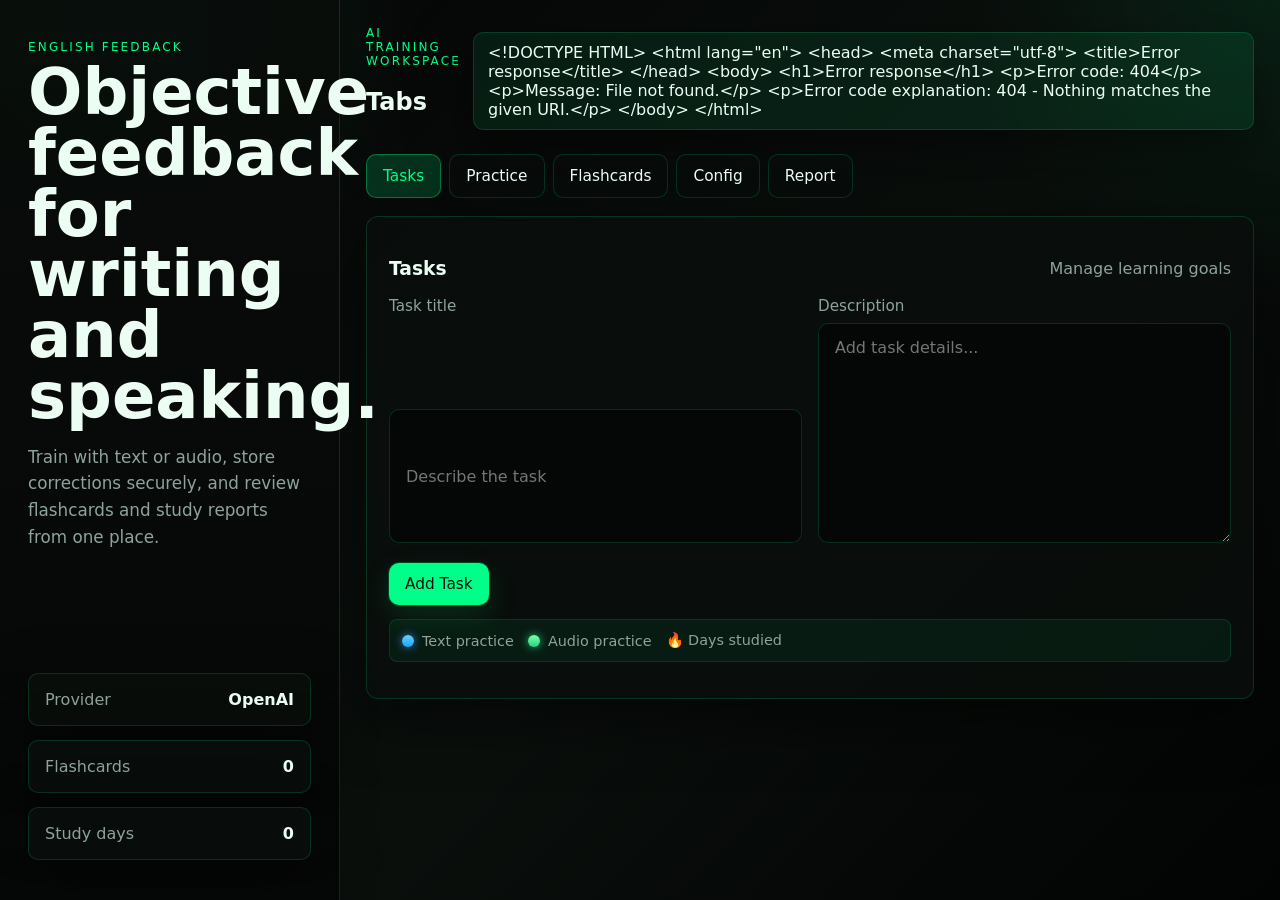
==== frontend/index.html @ 35119fda "Alterações - Adicionada a aba de tasks - relação no banco entre as tarefas e as praticas - renomeada" ====
<!DOCTYPE html>
<html lang="en">
<head>
  <meta charset="UTF-8" />
  <meta name="viewport" content="width=device-width, initial-scale=1.0" />
  <title>English Feedback</title>
  <link rel="stylesheet" href="styles.css" />
</head>
<body>
  <div class="app-shell">
    <aside class="hero-panel">
      <div>
        <p class="eyebrow">English Feedback</p>
        <h1>Objective feedback for writing and speaking.</h1>
        <p class="hero-copy">Train with text or audio, store corrections securely, and review flashcards and study reports from one place.</p>
      </div>
      <div class="hero-stats">
        <div><span>Provider</span><strong id="providerBadge">OpenAI</strong></div>
        <div><span>Flashcards</span><strong id="flashcardCount">0</strong></div>
        <div><span>Study days</span><strong id="studyDayCount">0</strong></div>
      </div>
    </aside>

    <main class="workspace">
      <header class="topbar">
        <div>
          <p class="eyebrow">AI training workspace</p>
          <h2>Tabs</h2>
        </div>
        <div class="pill" id="saveStatus">Ready</div>
      </header>

      <nav class="tabs" aria-label="Main sections">
        <button class="tab active" data-tab="tasks">Tasks</button>
        <button class="tab" data-tab="practice">Practice</button>
        <button class="tab" data-tab="flashcards">Flashcards</button>
        <button class="tab" data-tab="config">Config</button>
        <button class="tab" data-tab="report">Report</button>
      </nav>

      <section class="panel active" id="tasksPanel">
        <div class="section-head">
          <h3>Tasks</h3>
          <span class="hint">Manage learning goals</span>
        </div>
        <div class="grid-two">
          <label class="field">
            <span>Task title</span>
            <input id="taskTitleInput" type="text" placeholder="Describe the task" />
          </label>
          <label class="field">
            <span>Description</span>
            <textarea id="taskDescriptionInput" rows="4" placeholder="Add task details..."></textarea>
          </label>
        </div>
        <div class="inline-controls task-actions">
          <button class="primary" id="taskSubmitBtn" type="button">Add Task</button>
          <button class="secondary hidden" id="taskCancelBtn" type="button">Cancel edit</button>
        </div>
        <div class="legend-badges">
          <div class="legend-item">
            <span class="dot text-dot"></span>
            <span class="legend-label">Text practice</span>
          </div>
          <div class="legend-item">
            <span class="dot audio-dot"></span>
            <span class="legend-label">Audio practice</span>
          </div>
          <div class="legend-item">
            <span class="legend-label">🔥 Days studied</span>
          </div>
        </div>
        <div class="task-grid" id="tasksList"></div>
      </section>

      <section class="panel" id="practicePanel">
        <div class="grid-two">
          <label class="field">
            <span>Title</span>
            <input id="trainingTitle" required type="text" placeholder="Lesson, topic, or activity title" />
          </label>

          <div class="field">
            <span>Input mode</span>
            <div class="mode-toggle">
              <button class="toggle active" id="textModeBtn" type="button">Text Mode</button>
              <button class="toggle" id="audioModeBtn" type="button">Audio Mode</button>
            </div>
          </div>
        </div>

        <label class="field">
          <span>Select Task</span>
          <select id="practiceTaskSelect"></select>
        </label>

        <div class="mode-body">
          <label class="field" id="textInputWrap">
            <span>Text</span>
            <textarea id="trainingText" rows="10" placeholder="Write your text here..."></textarea>
          </label>

          <div class="field hidden" id="audioInputWrap">
            <span>Audio</span>
            <div class="audio-box">
              <button class="primary" id="recordBtn" type="button">Start recording</button>
              <audio id="audioPreview" controls class="hidden"></audio>
              <p class="hint">Audio is compressed in the backend before transcription.</p>
            </div>
          </div>
        </div>

        <button class="primary submit-btn" id="submitTrainingBtn" type="button">Submit</button>
        <button class="secondary hidden" id="newPracticeBtn" type="button">New</button>

        <div class="result-block">
          <div class="section-head">
            <h3>Result</h3>
            <span class="hint">Read only</span>
          </div>
          <div id="resultOutput" class="markdown-output"></div>
        </div>
      </section>

      <section class="panel" id="flashcardsPanel">
        <div class="section-head">
          <h3>Flashcards</h3>
          <div class="inline-controls">
            <select id="flashcardTaskFilter">
              <option value="">All tasks</option>
            </select>
            <select id="flashcardHashtagFilter">
              <option value="">All hashtags</option>
            </select>
            <button class="secondary" id="reviewModeBtn" type="button">Enter review mode</button>
          </div>
        </div>
        <div class="flashcard-grid" id="flashcardGrid"></div>
      </section>

      <section class="panel" id="configPanel">
        <div class="section-head">
          <h3>Config</h3>
        </div>
        <div class="grid-two">
          <label class="field">
            <span>Provider</span>
            <select id="providerSelect">
              <option value="openai">OpenAI</option>
              <option value="claude">Claude</option>
            </select>
          </label>
          <label class="field">
            <span>API key</span>
            <input id="apiKeyInput" type="password" placeholder="Stored server-side" />
          </label>
        </div>
        <button class="primary" id="saveConfigBtn" type="button">Save config</button>
      </section>

      <section class="panel" id="reportPanel">
        <div class="section-head">
          <h3>Report</h3>
          <div class="inline-controls">
            <select id="reportTaskFilter">
              <option value="">All tasks</option>
            </select>
            <select id="reportHashtagFilter">
              <option value="">All hashtags</option>
            </select>
            <input id="reportTitleFilter" type="text" placeholder="Filter by topic/title" />
          </div>
        </div>

        <div class="report-layout">
          <div class="calendar-card">
            <div class="calendar-header">
              <button class="secondary compact" id="prevMonthBtn" type="button">Prev</button>
              <strong id="calendarLabel"></strong>
              <button class="secondary compact" id="nextMonthBtn" type="button">Next</button>
            </div>
            <div class="calendar-grid" id="calendarGrid"></div>
          </div>

          <div class="analytics-card">
            <h4>Analytics</h4>
            <div class="analytics-list" id="analyticsList"></div>
            <canvas id="reportChart" width="600" height="200" style="width:100%;height:160px;margin-top:12px;border-radius:8px;background:rgba(5,8,7,0.95);display:block"></canvas>
          </div>
        </div>

        <div class="task-report-list" id="reportTaskGroups"></div>
      </section>
    </main>
  </div>

  <script src="app.js"></script>
  <div id="daySessionsModal" class="modal hidden" role="dialog" aria-modal="true" aria-hidden="true">
    <div class="modal-backdrop" id="modalBackdrop"></div>
    <div class="modal-panel">
      <div class="modal-header">
        <strong id="modalDateLabel">Sessions</strong>
        <button id="modalCloseBtn" class="secondary compact">Close</button>
      </div>
      <div id="modalContent" class="modal-content"></div>
    </div>
  </div>
</body>
</html>
---- frontend/styles.css ----
:root {
  color-scheme: dark;
  --bg: #050607;
  --panel: rgba(10, 14, 12, 0.88);
  --panel-strong: #0b100d;
  --ink: #ecfdf3;
  --muted: #8ea39a;
  --accent: #00ff88;
  --accent-2: #20d97f;
  --line: rgba(0, 255, 136, 0.16);
  --shadow: 0 22px 60px rgba(0, 0, 0, 0.5);
  --corner: 10px;
}

* { box-sizing: border-box; }
html, body { margin: 0; min-height: 100%; }
body {
  font-family: Inter, ui-sans-serif, system-ui, -apple-system, BlinkMacSystemFont, "Segoe UI", sans-serif;
  color: var(--ink);
  background:
    radial-gradient(circle at top left, rgba(0, 255, 136, 0.16), transparent 26%),
    radial-gradient(circle at top right, rgba(0, 255, 136, 0.08), transparent 20%),
    linear-gradient(135deg, #040505, #0a0f0c 55%, #020303);
}

.app-shell {
  min-height: 100vh;
  display: grid;
  grid-template-columns: minmax(280px, 340px) 1fr;
}

.hero-panel {
  padding: 40px 28px;
  display: flex;
  flex-direction: column;
  justify-content: space-between;
  gap: 32px;
  border-right: 1px solid var(--line);
  background:
    linear-gradient(180deg, rgba(8, 12, 10, 0.96), rgba(6, 8, 7, 0.98)),
    radial-gradient(circle at top, rgba(0, 255, 136, 0.14), transparent 35%);
  backdrop-filter: blur(16px);
}

.eyebrow {
  margin: 0 0 8px;
  text-transform: uppercase;
  letter-spacing: 0.18em;
  font-size: 12px;
  color: var(--accent);
  font-family: Inter, ui-sans-serif, system-ui, sans-serif;
}

h1, h2, h3, h4, strong {
  font-family: Inter, ui-sans-serif, system-ui, sans-serif;
}

h1 { font-size: clamp(2.5rem, 5vw, 4.6rem); line-height: 0.95; margin: 0; }
.hero-copy { font-size: 1.05rem; line-height: 1.6; color: var(--muted); max-width: 28ch; }

.hero-stats {
  display: grid;
  gap: 14px;
}

.hero-stats div, .pill, .panel, .calendar-card, .analytics-card, .flashcard {
  background: var(--panel);
  border: 1px solid var(--line);
  box-shadow: var(--shadow);
}

.hero-stats div {
  padding: 16px;
  border-radius: var(--corner);
  display: flex;
  justify-content: space-between;
}

.hero-stats span, .hint { color: var(--muted); font-family: ui-sans-serif, system-ui, sans-serif; }

.workspace {
  padding: 26px;
  display: flex;
  flex-direction: column;
  gap: 18px;
}

.topbar, .section-head, .calendar-header, .inline-controls {
  display: flex;
  align-items: center;
  justify-content: space-between;
  gap: 12px;
}

.pill {
  padding: 10px 14px;
  border-radius: var(--corner);
  font-family: Inter, ui-sans-serif, system-ui, sans-serif;
  background: rgba(0, 255, 136, 0.08);
  border: 1px solid var(--line);
}

.tabs {
  display: flex;
  gap: 8px;
  flex-wrap: wrap;
}

.tab, .primary, .secondary, .toggle {
  border: 0;
  border-radius: var(--corner);
  padding: 12px 16px;
  font-family: Inter, ui-sans-serif, system-ui, sans-serif;
  font-size: 0.96rem;
  cursor: pointer;
}

.tab, .secondary, .toggle {
  background: rgba(8, 12, 10, 0.9);
  color: var(--ink);
  border: 1px solid var(--line);
}
.tab:hover, .secondary:hover, .toggle:hover, .primary:hover {
  transform: translateY(-1px);
  box-shadow: 0 0 0 1px rgba(0, 255, 136, 0.18), 0 0 22px rgba(0, 255, 136, 0.08);
}
.tab.active, .toggle.active {
  background: rgba(0, 255, 136, 0.16);
  color: var(--accent);
  border-color: rgba(0, 255, 136, 0.35);
}
.primary {
  background: var(--accent);
  color: #03130a;
  box-shadow: 0 0 0 1px rgba(0, 255, 136, 0.2), 0 10px 30px rgba(0, 255, 136, 0.14);
}
.secondary { border: 1px solid var(--line); }
.compact { padding: 8px 12px; }

.panel {
  display: none;
  padding: 22px;
  border-radius: 12px;
  animation: fadeIn 220ms ease-out;
}
.panel.active { display: block; }

.grid-two { display: grid; grid-template-columns: repeat(2, minmax(0, 1fr)); gap: 16px; }
.field { display: grid; gap: 8px; margin-bottom: 16px; }
.field span { font-family: ui-sans-serif, system-ui, sans-serif; font-size: 0.95rem; color: var(--muted); }
.error-message { font-size: 0.85rem; color: #ff6464; font-weight: 500; }
input, textarea, select {
  width: 100%;
  border: 1px solid var(--line);
  background: rgba(5, 8, 7, 0.95);
  color: var(--ink);
  border-radius: var(--corner);
  padding: 14px 16px;
  font: inherit;
  outline: none;
}
input:focus, textarea:focus, select:focus {
  border-color: rgba(0, 255, 136, 0.45);
  box-shadow: 0 0 0 3px rgba(0, 255, 136, 0.08);
}
input.input-error, textarea.input-error, select.input-error {
  border-color: rgba(255, 100, 100, 0.6);
  box-shadow: 0 0 0 3px rgba(255, 100, 100, 0.08);
}
textarea { resize: vertical; min-height: 220px; }

.mode-toggle { display: flex; gap: 8px; }
.mode-body { margin-top: 4px; }
.audio-box { display: grid; gap: 14px; }
.submit-btn { margin-top: 8px; }
.hidden { display: none !important; }

.result-block { margin-top: 20px; display: grid; gap: 14px; }
.readonly-output {
  margin: 0;
  padding: 18px;
  border-radius: var(--corner);
  min-height: 220px;
  background: #060908;
  color: #d8ffe8;
  overflow: auto;
  font-family: ui-monospace, SFMono-Regular, Consolas, monospace;
  font-size: 0.88rem;
}

.markdown-output, .source-preview {
  padding: 18px;
  border-radius: var(--corner);
  background: rgba(5, 8, 7, 0.96);
  border: 1px solid var(--line);
  box-shadow: var(--shadow);
}

.markdown-output {
  min-height: 220px;
  font-family: Inter, ui-sans-serif, system-ui, sans-serif;
  line-height: 1.65;
}

.markdown-output h2, .markdown-output h3, .markdown-output h4 {
  margin: 0 0 12px;
}

.markdown-output ul, .markdown-output ol {
  margin: 0 0 16px 18px;
  padding: 0;
}

.markdown-output li { margin-bottom: 6px; }

.markdown-output strong { font-family: ui-sans-serif, system-ui, sans-serif; }

.markdown-output h2, .markdown-output h3, .markdown-output h4,
.markdown-output strong {
  color: var(--accent);
}

.source-preview {
  min-height: 120px;
  user-select: none;
  white-space: pre-wrap;
  overflow-wrap: anywhere;
  word-break: break-word;
  line-height: 1.6;
  color: var(--ink);
  overflow: auto;
  max-height: 320px;
}

.hashtags {
  display: flex;
  flex-wrap: wrap;
  gap: 8px;
}

.hashtags span, .chip {
  padding: 8px 12px;
  border-radius: var(--corner);
  background: rgba(0, 255, 136, 0.1);
  color: var(--accent);
  border: 1px solid rgba(0, 255, 136, 0.18);
  font-family: Inter, ui-sans-serif, system-ui, sans-serif;
}

.flashcard-grid {
  display: grid;
  grid-template-columns: repeat(auto-fit, minmax(220px, 1fr));
  gap: 14px;
}

.task-grid {
  display: grid;
  grid-template-columns: repeat(auto-fit, minmax(240px, 1fr));
  gap: 14px;
}

.task-card, .report-task-card {
  border-radius: 12px;
  padding: 18px;
  background: var(--panel);
  border: 1px solid var(--line);
  box-shadow: var(--shadow);
}

.task-card-head, .report-task-head, .task-card-actions {
  display: flex;
  justify-content: space-between;
  gap: 12px;
  align-items: flex-start;
}

.task-card-head p, .report-task-head p {
  margin: 8px 0 0;
  color: var(--muted);
  line-height: 1.5;
}

.task-card-actions {
  margin-top: 14px;
}

.task-badges { display:flex; gap:8px; align-items:center; margin-top:10px; }
.dots { display:flex; gap:6px; align-items:center; }
.dot { width:12px; height:12px; border-radius:50%; box-shadow: 0 0 6px rgba(0,0,0,0.6); }
.text-dot { background: linear-gradient(180deg,#66d2ff,#1aa6ff); box-shadow:0 0 8px rgba(51,153,255,0.8); }
.audio-dot { background: linear-gradient(180deg,#7fffaa,#20d97f); box-shadow:0 0 8px rgba(32,217,127,0.9); }
.flame { margin-left: auto; display:flex; gap:6px; align-items:center; color:var(--accent); font-weight:600; }
.flame .count { background: rgba(0,0,0,0.2); padding:4px 8px; border-radius:999px; font-weight:700; }
.task-duration { margin-top: 8px; color: var(--muted); font-size: 0.9rem; font-family: ui-sans-serif, system-ui, sans-serif; }

.legend-badges { display:flex; gap:14px; flex-wrap:wrap; margin:14px 0; padding:12px; background:rgba(0,255,136,0.06); border:1px solid rgba(0,255,136,0.12); border-radius:8px; }
.legend-item { display:flex; align-items:center; gap:8px; font-size:0.9rem; color:var(--muted); }
.legend-label { font-family:ui-sans-serif,system-ui,sans-serif; }

.task-actions {
  margin-top: 4px;
}

.task-report-list {
  margin-top: 18px;
  display: grid;
  gap: 14px;
}

.report-task-meta {
  margin: 14px 0;
  color: var(--muted);
  font-family: ui-sans-serif, system-ui, sans-serif;
  display: grid;
  gap: 6px;
}

.report-task-columns {
  display: grid;
  grid-template-columns: repeat(2, minmax(0, 1fr));
  gap: 14px;
}

.report-task-columns h4 {
  margin: 0 0 10px;
}

.report-task-columns ul {
  margin: 0;
  padding-left: 18px;
}

.report-task-columns li {
  margin-bottom: 8px;
  overflow-wrap: anywhere;
}

.flashcard {
  border-radius: 12px;
  padding: 18px;
  min-height: 180px;
  perspective: 1200px;
  cursor: pointer;
}

.flashcard-top,
.flashcard-bottom {
  display: flex;
  justify-content: space-between;
  gap: 10px;
  align-items: flex-start;
}

.delete-flashcard {
  border: 0;
  background: rgba(0, 255, 136, 0.1);
  color: var(--accent);
  border-radius: var(--corner);
  padding: 8px 12px;
  cursor: pointer;
}

.delete-flashcard:hover {
  background: rgba(0, 255, 136, 0.18);
}
.flashcard-inner {
  position: relative;
  width: 100%;
  height: 100%;
  min-height: 140px;
  transform-style: preserve-3d;
  transition: transform 220ms ease;
}
.flashcard.flipped .flashcard-inner { transform: rotateY(180deg); }
.card-face {
  position: absolute;
  inset: 0;
  backface-visibility: hidden;
  display: flex;
  flex-direction: column;
  justify-content: space-between;
}
.card-back { transform: rotateY(180deg); }

.report-layout {
  display: grid;
  grid-template-columns: 1.5fr 1fr;
  gap: 16px;
}
.calendar-card, .analytics-card { border-radius: 12px; padding: 18px; }
.calendar-grid {
  display: grid;
  grid-template-columns: repeat(7, minmax(0, 1fr));
  gap: 8px;
  margin-top: 14px;
}
.calendar-cell {
  min-height: 72px;
  border-radius: 10px;
  padding: 10px;
  background: rgba(8, 12, 10, 0.94);
  border: 1px solid var(--line);
  display: flex;
  flex-direction: column;
  justify-content: space-between;
}
.calendar-cell.has-study::after {
  content: '';
  width: 10px;
  height: 10px;
  border-radius: 2px;
  background: var(--accent);
  align-self: flex-end;
  box-shadow: 0 0 12px rgba(0, 255, 136, 0.55);
}

.analytics-list {
  display: grid;
  gap: 10px;
}

.analytics-item {
  padding: 16px;
  border-radius: 10px;
  display: flex;
  justify-content: space-between;
  gap: 12px;
  background: rgba(8, 12, 10, 0.94);
  border: 1px solid var(--line);
  box-shadow: var(--shadow);
}

@keyframes fadeIn {
  from { opacity: 0; transform: translateY(10px); }
  to { opacity: 1; transform: translateY(0); }
}

@media (max-width: 1080px) {
  .app-shell { grid-template-columns: 1fr; }
  .hero-panel { border-right: 0; border-bottom: 1px solid var(--line); }
  .report-layout, .grid-two { grid-template-columns: 1fr; }
  .report-task-columns { grid-template-columns: 1fr; }
}

@media (max-width: 720px) {
  .workspace { padding: 16px; }
  .panel { padding: 16px; }
  .calendar-grid { grid-template-columns: repeat(2, minmax(0, 1fr)); }
  .inline-controls, .calendar-header, .topbar { align-items: stretch; flex-direction: column; }
}

/* Modal for day sessions */
.modal { position: fixed; inset: 0; display: flex; align-items: center; justify-content: center; z-index: 1200; }
.modal.hidden { display: none; }
.modal-backdrop { position: absolute; inset: 0; background: rgba(15,15,15,0.45); }
.modal-panel { position: relative; background: var(--panel-strong); border-radius: 12px; padding: 18px; width: min(920px, 96%); max-height: 80vh; overflow: auto; box-shadow: var(--shadow); border: 1px solid var(--line); }
.modal-header { display: flex; justify-content: space-between; align-items: center; gap: 12px; margin-bottom: 12px; }
.modal-content .session-item { border: 1px solid var(--line); padding: 12px; border-radius: 10px; background: rgba(5, 8, 7, 0.98); margin-bottom: 10px; }
.session-item { border: 1px solid var(--line); }
.session-summary { display: flex; justify-content: space-between; align-items: center; gap: 12px; cursor: pointer; list-style: none; padding: 6px 2px; }
.session-summary::-webkit-details-marker { display: none; }
.session-body { padding-top: 12px; display: grid; gap: 12px; }
.session-transcript { font-family: ui-sans-serif, system-ui, sans-serif; color: var(--muted); margin-bottom: 8px; white-space: pre-wrap; }
.session-audio { margin-bottom: 8px; }

audio {
  width: 100%;
  filter: invert(0.92) hue-rotate(85deg) saturate(1.5);
}

button:focus-visible,
input:focus-visible,
textarea:focus-visible,
select:focus-visible,
summary:focus-visible {
  outline: 2px solid rgba(0, 255, 136, 0.65);
  outline-offset: 2px;
}
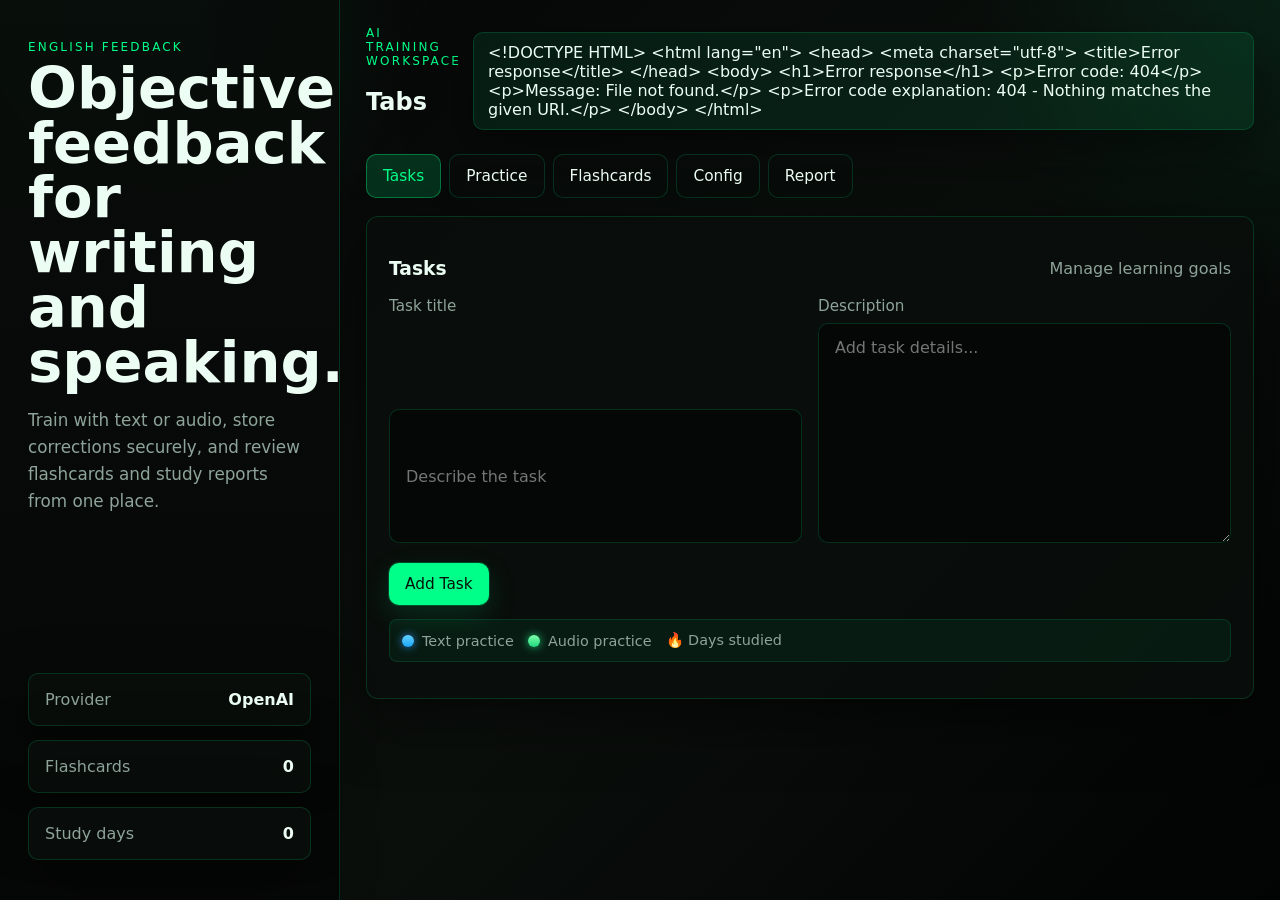
==== commit ca11ace1: "Updates - New bar graphic using ploty -  Adjusts into H1 style Co-authored-by: Copilot <copilot@gith" ====
--- a/frontend/index.html
+++ b/frontend/index.html
@@ -185,7 +185,7 @@
           <div class="analytics-card">
             <h4>Analytics</h4>
             <div class="analytics-list" id="analyticsList"></div>
-            <canvas id="reportChart" width="600" height="200" style="width:100%;height:160px;margin-top:12px;border-radius:8px;background:rgba(5,8,7,0.95);display:block"></canvas>
+            <div id="reportPlot" style="width:100%;height:200px;margin-top:12px;border-radius:8px;background:rgba(5,8,7,0.95);display:block"></div>
           </div>
         </div>
 
@@ -194,6 +194,7 @@
     </main>
   </div>
 
+  <script src="https://cdn.plot.ly/plotly-latest.min.js"></script>
   <script src="app.js"></script>
   <div id="daySessionsModal" class="modal hidden" role="dialog" aria-modal="true" aria-hidden="true">
     <div class="modal-backdrop" id="modalBackdrop"></div>
--- a/frontend/styles.css
+++ b/frontend/styles.css
@@ -55,7 +55,7 @@
   font-family: Inter, ui-sans-serif, system-ui, sans-serif;
 }
 
-h1 { font-size: clamp(2.5rem, 5vw, 4.6rem); line-height: 0.95; margin: 0; }
+h1 { font-size: clamp(2.5rem, 5vw, 3.6rem); line-height: 0.95; margin: 0; }
 .hero-copy { font-size: 1.05rem; line-height: 1.6; color: var(--muted); max-width: 28ch; }
 
 .hero-stats {
@@ -417,6 +417,14 @@
 .analytics-list {
   display: grid;
   gap: 10px;
+}
+
+#reportPlot {
+  border-radius: 8px;
+  overflow: hidden;
+  background: linear-gradient(180deg, rgba(8,12,10,0.9), rgba(5,8,7,0.95));
+  border: 1px solid rgba(0,255,136,0.06);
+  box-shadow: 0 10px 30px rgba(32,217,127,0.04) inset;
 }
 
 .analytics-item {
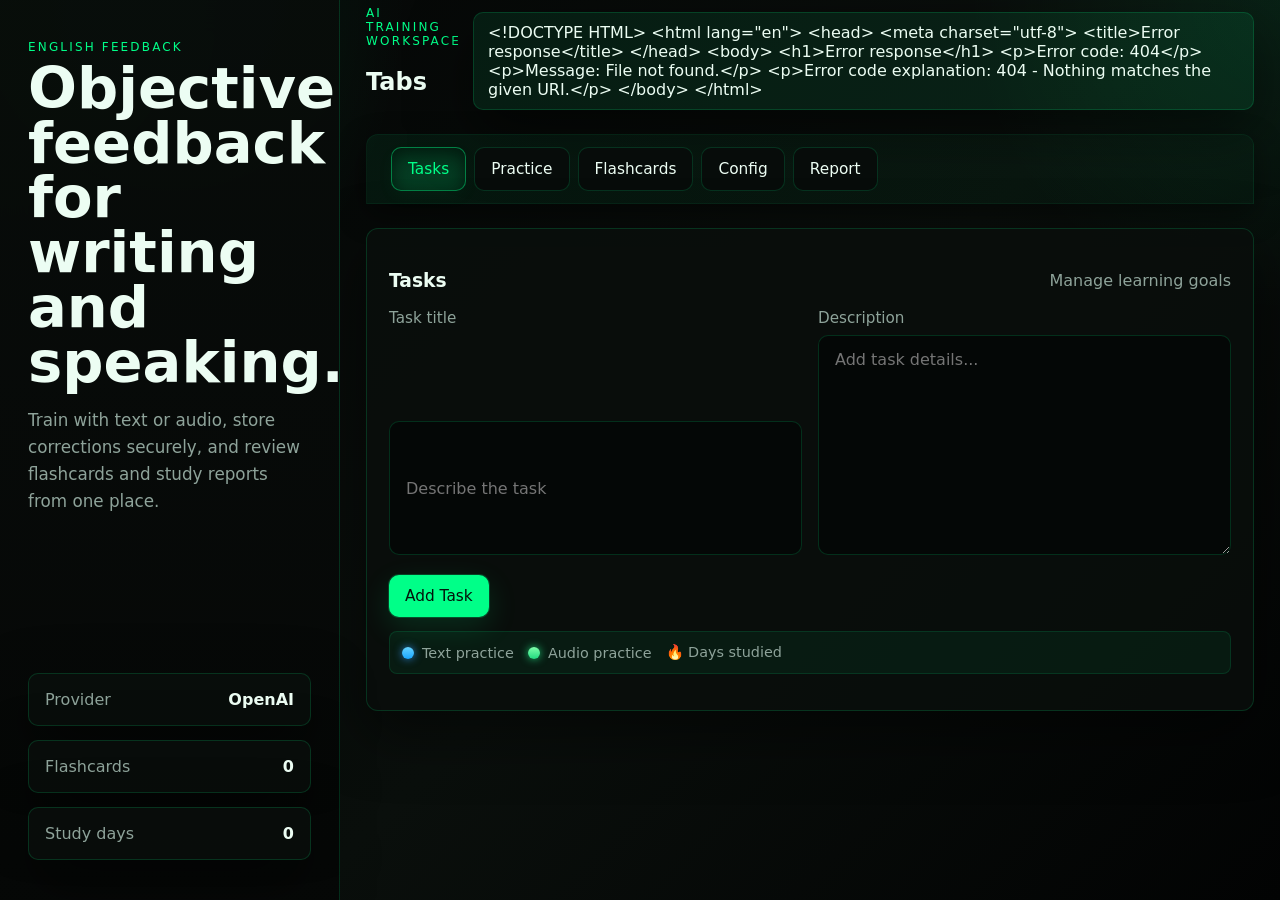
==== commit a3154c17: "UI: unify tab appearance — use main tab style for config subtabs; add top tab bar styling" ====
--- a/frontend/index.html
+++ b/frontend/index.html
@@ -5,6 +5,7 @@
   <meta name="viewport" content="width=device-width, initial-scale=1.0" />
   <title>English Feedback</title>
   <link rel="stylesheet" href="styles.css" />
+  <link rel="icon" type="image/x-icon" href="/favicon.ico" />
 </head>
 <body>
   <div class="app-shell">
@@ -30,13 +31,15 @@
         <div class="pill" id="saveStatus">Ready</div>
       </header>
 
-      <nav class="tabs" aria-label="Main sections">
-        <button class="tab active" data-tab="tasks">Tasks</button>
-        <button class="tab" data-tab="practice">Practice</button>
-        <button class="tab" data-tab="flashcards">Flashcards</button>
-        <button class="tab" data-tab="config">Config</button>
-        <button class="tab" data-tab="report">Report</button>
-      </nav>
+      <div class="tabs-wrap">
+        <nav class="tabs" aria-label="Main sections">
+          <button class="tab active" data-tab="tasks">Tasks</button>
+          <button class="tab" data-tab="practice">Practice</button>
+          <button class="tab" data-tab="flashcards">Flashcards</button>
+          <button class="tab" data-tab="config">Config</button>
+          <button class="tab" data-tab="report">Report</button>
+        </nav>
+      </div>
 
       <section class="panel active" id="tasksPanel">
         <div class="section-head">
@@ -156,6 +159,29 @@
           </label>
         </div>
         <button class="primary" id="saveConfigBtn" type="button">Save config</button>
+
+        <div class="config-subtabs" style="margin-top:12px;">
+          <nav class="tabs config-subnav" aria-label="Config panes">
+            <button class="tab" id="cfgTabExport" type="button">Export</button>
+            <button class="tab" id="cfgTabImport" type="button">Import</button>
+            <button class="tab" id="cfgTabDanger" type="button">Danger</button>
+          </nav>
+
+          <div id="cfgExportPane">
+            <button class="secondary" id="exportBackupBtn" type="button">Export backup</button>
+          </div>
+
+          <div id="cfgImportPane" style="display:none;">
+            <label class="field"><span>Choose backup (ZIP)</span><input id="importBackupInput" type="file" accept=".zip" /></label>
+            <div style="margin-top:8px;"><button class="secondary" id="importBackupBtn" type="button">Import backup</button></div>
+          </div>
+
+          <div id="cfgDangerPane" style="display:none; background:rgba(200,20,20,0.04); padding:12px; border-radius:6px;">
+            <p class="hint">Reset will permanently delete all data and uploaded audio.</p>
+            <label class="field"><span>Type <strong>kaboom</strong> to confirm</span><input id="resetConfirmInput" type="text" placeholder="kaboom" /></label>
+            <div style="margin-top:8px;"><button id="resetAllBtn" class="secondary" type="button">Reset all data</button></div>
+          </div>
+        </div>
       </section>
 
       <section class="panel" id="reportPanel">
--- a/frontend/styles.css
+++ b/frontend/styles.css
@@ -105,6 +105,45 @@
   gap: 8px;
   flex-wrap: wrap;
 }
+
+/* Top tab bar styling similar to the provided mock */
+.tabs-wrap {
+  display: block;
+  background: linear-gradient(90deg, rgba(0,255,136,0.06), rgba(32,217,127,0.03));
+  padding: 12px 18px;
+  border-radius: 12px 12px 0 0;
+  margin-bottom: 0px;
+  box-shadow: 0 10px 30px rgba(0,0,0,0.45);
+  border: 1px solid rgba(0,255,136,0.06);
+}
+
+.tabs-wrap .tabs {
+  background: transparent;
+  padding-left: 6px;
+}
+
+.tab {
+  border-radius: 10px 10px 0 0;
+  padding: 10px 18px;
+  background: rgba(8,12,10,0.85);
+  border-bottom: 3px solid transparent;
+}
+
+.tab.active {
+  background: var(--panel-strong);
+  color: var(--accent);
+  border-bottom-color: var(--panel-strong);
+  box-shadow: 0 6px 18px rgba(0,0,0,0.6) inset, 0 6px 18px rgba(0,255,136,0.04);
+}
+
+/* Make panel appear as content under the tab bar */
+.workspace { padding-top: 6px; }
+.panel { margin-top: 6px; border-top-left-radius: 0; border-top-right-radius: 12px; }
+
+/* config subtabs (smaller, same essence as main tabs) */
+.config-subnav { display:flex; gap:8px; margin-bottom:12px; }
+.config-subnav .tab { padding: 8px 12px; border-radius: 8px 8px 0 0; font-size: 0.9rem; }
+.config-subnav .tab.active { box-shadow: none; background: linear-gradient(180deg, rgba(32,217,127,0.06), rgba(0,255,136,0.03)); color: var(--accent-2); border-color: rgba(0,255,136,0.12); }
 
 .tab, .primary, .secondary, .toggle {
   border: 0;
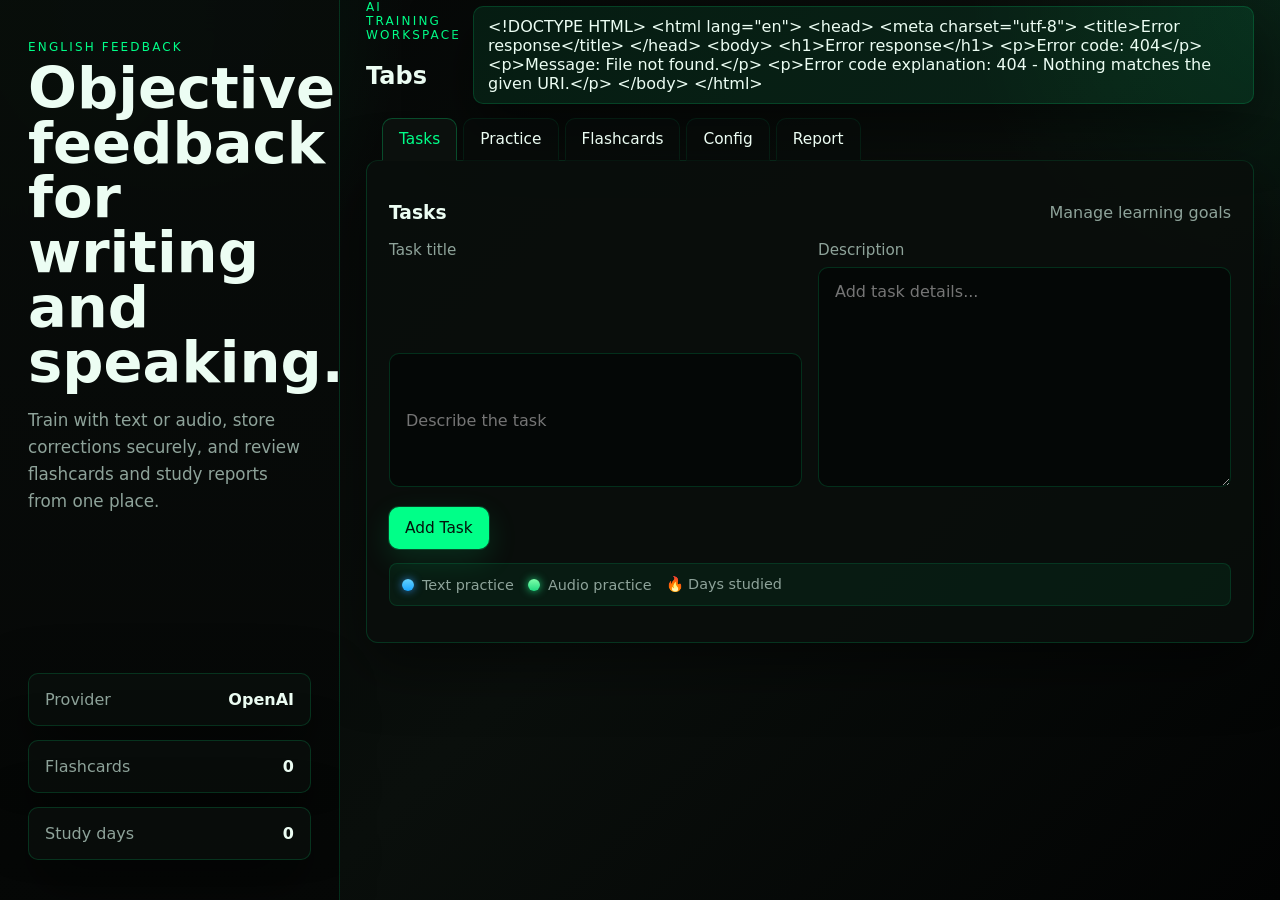
==== commit 74a9d569: "Refactor: enhance audio file handling and improve system prompt structure; update tab styles for bet" ====
--- a/frontend/index.html
+++ b/frontend/index.html
@@ -160,26 +160,30 @@
         </div>
         <button class="primary" id="saveConfigBtn" type="button">Save config</button>
 
-        <div class="config-subtabs" style="margin-top:12px;">
+        <div class="config-tabs-wrap" style="margin-top:12px;">
           <nav class="tabs config-subnav" aria-label="Config panes">
             <button class="tab" id="cfgTabExport" type="button">Export</button>
             <button class="tab" id="cfgTabImport" type="button">Import</button>
             <button class="tab" id="cfgTabDanger" type="button">Danger</button>
           </nav>
 
-          <div id="cfgExportPane">
-            <button class="secondary" id="exportBackupBtn" type="button">Export backup</button>
-          </div>
-
-          <div id="cfgImportPane" style="display:none;">
-            <label class="field"><span>Choose backup (ZIP)</span><input id="importBackupInput" type="file" accept=".zip" /></label>
-            <div style="margin-top:8px;"><button class="secondary" id="importBackupBtn" type="button">Import backup</button></div>
-          </div>
-
-          <div id="cfgDangerPane" style="display:none; background:rgba(200,20,20,0.04); padding:12px; border-radius:6px;">
-            <p class="hint">Reset will permanently delete all data and uploaded audio.</p>
-            <label class="field"><span>Type <strong>kaboom</strong> to confirm</span><input id="resetConfirmInput" type="text" placeholder="kaboom" /></label>
-            <div style="margin-top:8px;"><button id="resetAllBtn" class="secondary" type="button">Reset all data</button></div>
+          <div class="config-panel">
+            <div id="cfgExportPane" class="cfg-pane">
+              <button class="secondary" id="exportBackupBtn" type="button">Export backup</button>
+            </div>
+
+            <div id="cfgImportPane" class="cfg-pane" style="display:none;">
+              <label class="field"><span>Choose backup (ZIP)</span><input id="importBackupInput" type="file" accept=".zip" /></label>
+              <div style="margin-top:8px;"><button class="secondary" id="importBackupBtn" type="button">Import backup</button></div>
+            </div>
+
+            <div id="cfgDangerPane" class="cfg-pane" style="display:none;">
+              <div style="background:rgba(200,20,20,0.04); padding:12px; border-radius:6px;">
+                <p class="hint">Reset will permanently delete all data and uploaded audio.</p>
+                <label class="field"><span>Type <strong>kaboom</strong> to confirm</span><input id="resetConfirmInput" type="text" placeholder="kaboom" /></label>
+                <div style="margin-top:8px;"><button id="resetAllBtn" class="secondary" type="button">Reset all data</button></div>
+              </div>
+            </div>
           </div>
         </div>
       </section>
--- a/frontend/styles.css
+++ b/frontend/styles.css
@@ -82,7 +82,7 @@
   padding: 26px;
   display: flex;
   flex-direction: column;
-  gap: 18px;
+  gap: 0 18px;
 }
 
 .topbar, .section-head, .calendar-header, .inline-controls {
@@ -102,49 +102,31 @@
 
 .tabs {
   display: flex;
-  gap: 8px;
+  gap: 6px;
   flex-wrap: wrap;
-}
-
-/* Top tab bar styling similar to the provided mock */
+  background: linear-gradient(180deg, rgba(8,12,10,0.5), rgba(5,8,7,0.8));
+  padding: 8px 16px 0 16px;
+  margin: 0;
+}
+
+/* Top tab bar styling */
 .tabs-wrap {
   display: block;
-  background: linear-gradient(90deg, rgba(0,255,136,0.06), rgba(32,217,127,0.03));
-  padding: 12px 18px;
-  border-radius: 12px 12px 0 0;
-  margin-bottom: 0px;
-  box-shadow: 0 10px 30px rgba(0,0,0,0.45);
-  border: 1px solid rgba(0,255,136,0.06);
+  background: transparent;
+  padding: 0;
+  border-radius: 0;
+  margin-bottom: 0;
+  box-shadow: none;
+  border: none;
 }
 
 .tabs-wrap .tabs {
   background: transparent;
-  padding-left: 6px;
-}
-
-.tab {
-  border-radius: 10px 10px 0 0;
-  padding: 10px 18px;
-  background: rgba(8,12,10,0.85);
-  border-bottom: 3px solid transparent;
-}
-
-.tab.active {
-  background: var(--panel-strong);
-  color: var(--accent);
-  border-bottom-color: var(--panel-strong);
-  box-shadow: 0 6px 18px rgba(0,0,0,0.6) inset, 0 6px 18px rgba(0,255,136,0.04);
-}
-
-/* Make panel appear as content under the tab bar */
-.workspace { padding-top: 6px; }
-.panel { margin-top: 6px; border-top-left-radius: 0; border-top-right-radius: 12px; }
-
-/* config subtabs (smaller, same essence as main tabs) */
-.config-subnav { display:flex; gap:8px; margin-bottom:12px; }
-.config-subnav .tab { padding: 8px 12px; border-radius: 8px 8px 0 0; font-size: 0.9rem; }
-.config-subnav .tab.active { box-shadow: none; background: linear-gradient(180deg, rgba(32,217,127,0.06), rgba(0,255,136,0.03)); color: var(--accent-2); border-color: rgba(0,255,136,0.12); }
-
+  padding: 8px 16px 0 16px;
+  margin: 0;
+}
+
+/* Base button styles */
 .tab, .primary, .secondary, .toggle {
   border: 0;
   border-radius: var(--corner);
@@ -152,37 +134,159 @@
   font-family: Inter, ui-sans-serif, system-ui, sans-serif;
   font-size: 0.96rem;
   cursor: pointer;
+  position: relative;
+  overflow: hidden;
+  transition: all 200ms ease;
 }
 
 .tab, .secondary, .toggle {
-  background: rgba(8, 12, 10, 0.9);
+  background: rgba(8, 12, 10, 0.7);
   color: var(--ink);
-  border: 1px solid var(--line);
-}
+  border: 1px solid rgba(0,255,136,0.1);
+}
+
+/* Main tab bar tabs */
+.tabs-wrap .tabs .tab {
+  border-radius: var(--corner) var(--corner) 0 0;
+  padding: 11px 16px;
+  background: rgba(8, 12, 10, 0.6);
+  border-bottom: 2px solid transparent;
+  border: 1px solid rgba(0,255,136,0.08);
+  border-bottom: 2px solid transparent;
+  margin-bottom: -1px;
+}
+
+.tabs-wrap .tabs .tab.active {
+  background: var(--panel-strong);
+  color: var(--accent);
+  border: 1px solid rgba(0,255,136,0.25);
+  border-bottom-color: var(--panel-strong);
+  box-shadow: none;
+  transform: none;
+}
+
+/* Ripple effect */
+.tab::before {
+  content: '';
+  position: absolute;
+  inset: 0;
+  background: radial-gradient(circle, rgba(0,255,136,0.15), transparent 70%);
+  opacity: 0;
+  transform: scale(0);
+  pointer-events: none;
+}
+
+.tab:active::before {
+  animation: tabRipple 400ms ease-out;
+}
+
+@keyframes tabRipple {
+  from {
+    opacity: 1;
+    transform: scale(0);
+  }
+  to {
+    opacity: 0;
+    transform: scale(2);
+  }
+}
+
+/* Hover and active states */
 .tab:hover, .secondary:hover, .toggle:hover, .primary:hover {
   transform: translateY(-1px);
   box-shadow: 0 0 0 1px rgba(0, 255, 136, 0.18), 0 0 22px rgba(0, 255, 136, 0.08);
 }
+
 .tab.active, .toggle.active {
   background: rgba(0, 255, 136, 0.16);
   color: var(--accent);
   border-color: rgba(0, 255, 136, 0.35);
 }
+
+/* Config subtabs */
+.config-subnav {
+  display: flex;
+  gap: 6px;
+  background: transparent;
+  padding: 0;
+}
+
+.config-subnav .tab {
+  /* match main tab appearance */
+  border-radius: var(--corner) var(--corner) 0 0;
+  padding: 11px 16px;
+  background: rgba(8, 12, 10, 0.6);
+  border: 1px solid rgba(0,255,136,0.08);
+  border-bottom: 2px solid transparent;
+  margin-bottom: -1px;
+}
+
+.config-subnav .tab.active {
+  background: var(--panel-strong);
+  color: var(--accent);
+  border: 1px solid rgba(0,255,136,0.25);
+  border-bottom-color: var(--panel-strong);
+  box-shadow: none;
+}
+
+/* Config panel that connects to its tabs visually */
+.config-tabs-wrap { margin-top: 8px; }
+.config-panel {
+  border: 1px solid rgba(0,255,136,0.08);
+  border-radius: 0 0 var(--corner) var(--corner);
+  box-shadow: var(--shadow);
+  background: linear-gradient(180deg, rgba(8,12,10,0.98), rgba(6,8,7,0.98));
+  padding: 14px;
+  margin-top: -1px; /* pull up to connect to tabs */
+}
+.config-panel .cfg-pane { background: transparent; padding: 0; border: none; }
+
+/* Make panel appear as content under the tab bar */
+.workspace { padding-top: 0; }
+.panel {
+  margin-top: 0;
+  border-top-left-radius: 0;
+  border-top-right-radius: 0;
+  border-radius: 0 0 var(--corner) var(--corner);
+  border: 1px solid var(--line);
+  border-top: 1px solid rgba(0,255,136,0.1);
+  box-shadow: var(--shadow);
+}
 .primary {
   background: var(--accent);
   color: #03130a;
   box-shadow: 0 0 0 1px rgba(0, 255, 136, 0.2), 0 10px 30px rgba(0, 255, 136, 0.14);
 }
-.secondary { border: 1px solid var(--line); }
-.compact { padding: 8px 12px; }
+
+.secondary {
+  border: 1px solid var(--line);
+}
+
+.compact {
+  padding: 8px 12px;
+}
 
 .panel {
   display: none;
   padding: 22px;
   border-radius: 12px;
-  animation: fadeIn 220ms ease-out;
-}
-.panel.active { display: block; }
+  animation: slideInFade 300ms cubic-bezier(0.34, 1.56, 0.64, 1);
+}
+.panel.active {
+  display: block;
+  animation: slideInFade 300ms cubic-bezier(0.34, 1.56, 0.64, 1);
+}
+
+@keyframes slideInFade {
+  from {
+    opacity: 0;
+    transform: translateY(12px);
+  }
+  to {
+    opacity: 1;
+    transform: translateY(0);
+  }
+}
 
 .grid-two { display: grid; grid-template-columns: repeat(2, minmax(0, 1fr)); gap: 16px; }
 .field { display: grid; gap: 8px; margin-bottom: 16px; }
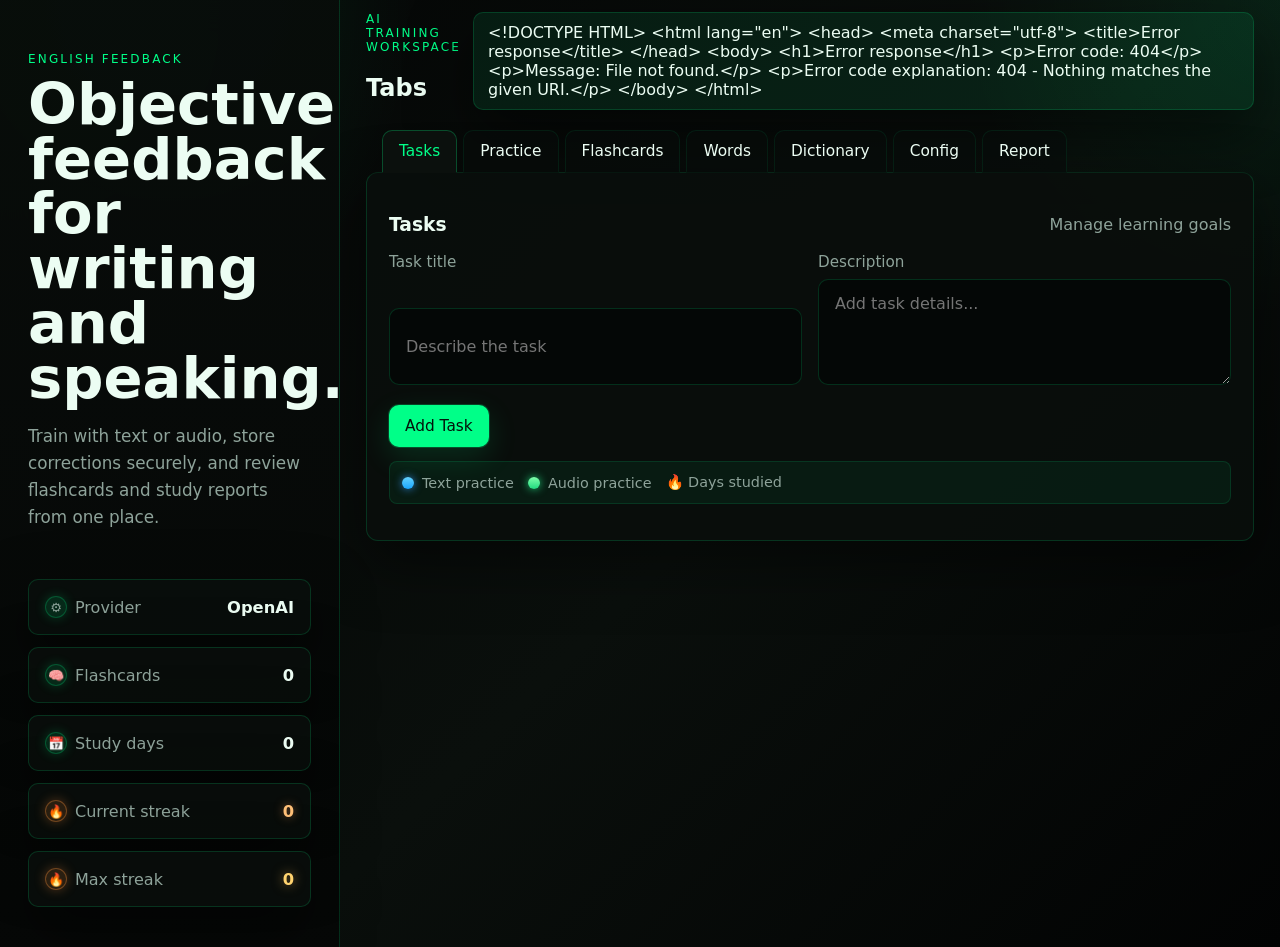
==== commit b18ffe97: "feat: Implement daily words feature with generation and evaluation - Added ClaudeService and OpenAIS" ====
--- a/frontend/index.html
+++ b/frontend/index.html
@@ -16,9 +16,26 @@
         <p class="hero-copy">Train with text or audio, store corrections securely, and review flashcards and study reports from one place.</p>
       </div>
       <div class="hero-stats">
-        <div><span>Provider</span><strong id="providerBadge">OpenAI</strong></div>
-        <div><span>Flashcards</span><strong id="flashcardCount">0</strong></div>
-        <div><span>Study days</span><strong id="studyDayCount">0</strong></div>
+        <div class="hero-stat-card">
+          <span class="hero-stat-label"><span class="hero-stat-icon" aria-hidden="true">⚙️</span>Provider</span>
+          <strong id="providerBadge">OpenAI</strong>
+        </div>
+        <div class="hero-stat-card">
+          <span class="hero-stat-label"><span class="hero-stat-icon" aria-hidden="true">🧠</span>Flashcards</span>
+          <strong id="flashcardCount">0</strong>
+        </div>
+        <div class="hero-stat-card">
+          <span class="hero-stat-label"><span class="hero-stat-icon" aria-hidden="true">📅</span>Study days</span>
+          <strong id="studyDayCount">0</strong>
+        </div>
+        <div class="hero-stat-card streak-card streak-current">
+          <span class="hero-stat-label"><span class="hero-stat-icon flame-icon" aria-hidden="true">🔥</span>Current streak</span>
+          <strong id="currentStreakBadge">0</strong>
+        </div>
+        <div class="hero-stat-card streak-card streak-max">
+          <span class="hero-stat-label"><span class="hero-stat-icon flame-icon" aria-hidden="true">🔥</span>Max streak</span>
+          <strong id="maxStreakBadge">0</strong>
+        </div>
       </div>
     </aside>
 
@@ -36,6 +53,8 @@
           <button class="tab active" data-tab="tasks">Tasks</button>
           <button class="tab" data-tab="practice">Practice</button>
           <button class="tab" data-tab="flashcards">Flashcards</button>
+          <button class="tab" data-tab="words">Words</button>
+          <button class="tab" data-tab="dictionary">Dictionary</button>
           <button class="tab" data-tab="config">Config</button>
           <button class="tab" data-tab="report">Report</button>
         </nav>
@@ -141,6 +160,30 @@
         <div class="flashcard-grid" id="flashcardGrid"></div>
       </section>
 
+      <section class="panel" id="wordsPanel">
+        <div class="section-head">
+          <h3>Daily Words</h3>
+          <span class="hint" id="dailyWordsDateLabel">Open this tab to load today's 10 words</span>
+        </div>
+
+        <p id="dailyWordsInfo" class="daily-words-info">This activity is loaded once per day. Fill all sentences to submit.</p>
+
+        <div id="dailyWordsList" class="daily-words-list"></div>
+
+        <div class="inline-controls" style="margin-top: 12px;">
+          <button class="primary" id="dailyWordsSubmitBtn" type="button">Submit daily words</button>
+          <span class="hint" id="dailyWordsSubmitHint">Complete all 10 sentences, then submit.</span>
+        </div>
+      </section>
+
+      <section class="panel" id="dictionaryPanel">
+        <div class="section-head">
+          <h3>Dictionary</h3>
+          <span class="hint">Words, meanings, and examples</span>
+        </div>
+        <div id="dailyWordsDictionary" class="daily-words-list">No daily words history yet.</div>
+      </section>
+
       <section class="panel" id="configPanel">
         <div class="section-head">
           <h3>Config</h3>
@@ -220,12 +263,19 @@
         </div>
 
         <div class="task-report-list" id="reportTaskGroups"></div>
+
+        <div class="result-block" style="margin-top:16px;">
+          <div class="section-head">
+            <h3>Daily Words log</h3>
+            <span class="hint">Word, your sentence, status, improvement</span>
+          </div>
+          <div id="dailyWordsReportList" class="daily-words-list">No daily words log yet.</div>
+        </div>
       </section>
     </main>
   </div>
 
-  <script src="https://cdn.plot.ly/plotly-latest.min.js"></script>
-  <script src="app.js"></script>
+  <div id="appToast" class="app-toast" role="status" aria-live="polite" aria-atomic="true"></div>
   <div id="daySessionsModal" class="modal hidden" role="dialog" aria-modal="true" aria-hidden="true">
     <div class="modal-backdrop" id="modalBackdrop"></div>
     <div class="modal-panel">
@@ -236,5 +286,7 @@
       <div id="modalContent" class="modal-content"></div>
     </div>
   </div>
+  <script src="https://cdn.plot.ly/plotly-latest.min.js"></script>
+  <script src="app.js?v=20260508-2"></script>
 </body>
 </html>
--- a/frontend/styles.css
+++ b/frontend/styles.css
@@ -43,7 +43,6 @@
 }
 
 .eyebrow {
-  margin: 0 0 8px;
   text-transform: uppercase;
   letter-spacing: 0.18em;
   font-size: 12px;
@@ -60,7 +59,7 @@
 
 .hero-stats {
   display: grid;
-  gap: 14px;
+  gap: 12px;
 }
 
 .hero-stats div, .pill, .panel, .calendar-card, .analytics-card, .flashcard {
@@ -69,11 +68,83 @@
   box-shadow: var(--shadow);
 }
 
-.hero-stats div {
+.hero-stat-card {
   padding: 16px;
   border-radius: var(--corner);
   display: flex;
   justify-content: space-between;
+  align-items: center;
+  gap: 10px;
+  position: relative;
+  overflow: hidden;
+}
+
+.hero-stat-card::before {
+  content: "";
+  position: absolute;
+  inset: 0;
+  background: linear-gradient(120deg, transparent 25%, rgba(255, 255, 255, 0.05) 50%, transparent 75%);
+  transform: translateX(-120%);
+  transition: transform 600ms ease;
+  pointer-events: none;
+}
+
+.hero-stat-card:hover::before {
+  transform: translateX(120%);
+}
+
+.hero-stat-label {
+  display: inline-flex;
+  align-items: center;
+  gap: 8px;
+}
+
+.hero-stat-icon {
+  width: 22px;
+  height: 22px;
+  border-radius: 999px;
+  display: inline-flex;
+  align-items: center;
+  justify-content: center;
+  background: rgba(0, 255, 136, 0.12);
+  border: 1px solid rgba(0, 255, 136, 0.22);
+  box-shadow: 0 0 12px rgba(0, 255, 136, 0.2);
+  font-size: 13px;
+}
+
+.hero-stat-card strong {
+  font-size: 1.02rem;
+}
+
+.streak-card {
+  border-color: rgba(255, 146, 61, 0.38);
+  background: linear-gradient(140deg, rgba(37, 20, 10, 0.72), rgba(12, 10, 7, 0.95));
+}
+
+.streak-card .hero-stat-icon {
+  background: rgba(255, 150, 69, 0.14);
+  border-color: rgba(255, 146, 61, 0.34);
+  box-shadow: 0 0 12px rgba(255, 146, 61, 0.3);
+}
+
+.flame-icon {
+  animation: flamePulse 1500ms ease-in-out infinite;
+}
+
+.streak-current strong {
+  color: #ffc078;
+  text-shadow: 0 0 10px rgba(255, 156, 84, 0.5);
+}
+
+.streak-max strong {
+  color: #ffd36f;
+  text-shadow: 0 0 12px rgba(255, 184, 81, 0.55);
+}
+
+@keyframes flamePulse {
+  0% { transform: scale(1); filter: drop-shadow(0 0 0 rgba(255, 139, 56, 0.1)); }
+  50% { transform: scale(1.08); filter: drop-shadow(0 0 7px rgba(255, 149, 70, 0.5)); }
+  100% { transform: scale(1); filter: drop-shadow(0 0 0 rgba(255, 139, 56, 0.1)); }
 }
 
 .hero-stats span, .hint { color: var(--muted); font-family: ui-sans-serif, system-ui, sans-serif; }
@@ -310,7 +381,7 @@
   border-color: rgba(255, 100, 100, 0.6);
   box-shadow: 0 0 0 3px rgba(255, 100, 100, 0.08);
 }
-textarea { resize: vertical; min-height: 220px; }
+textarea { resize: vertical;}
 
 .mode-toggle { display: flex; gap: 8px; }
 .mode-body { margin-top: 4px; }
@@ -394,6 +465,158 @@
   display: grid;
   grid-template-columns: repeat(auto-fit, minmax(220px, 1fr));
   gap: 14px;
+}
+
+.daily-words-list {
+  display: grid;
+  gap: 14px;
+  margin-top: 12px;
+}
+
+.daily-words-info {
+  margin: 8px 0 4px;
+  color: var(--muted);
+  font-size: 0.95rem;
+  line-height: 1.7;
+  font-style: italic;
+  padding: 0;
+  background: transparent;
+  border: 0;
+  box-shadow: none;
+}
+
+.daily-word-card {
+  border-radius: 12px;
+  padding: 16px;
+  background: rgba(8, 12, 10, 0.94);
+  border: 1px solid var(--line);
+  box-shadow: var(--shadow);
+}
+
+.daily-word-card.correct {
+  border-color: rgba(69, 207, 129, 0.45);
+}
+
+.daily-word-card.incorrect {
+  border-color: rgba(255, 110, 110, 0.42);
+}
+
+.daily-word-head {
+  display: flex;
+  align-items: center;
+  justify-content: space-between;
+  gap: 12px;
+  margin-bottom: 8px;
+}
+
+.daily-word-status {
+  font-size: 0.82rem;
+  font-weight: 700;
+  border-radius: 999px;
+  padding: 5px 10px;
+  border: 1px solid transparent;
+}
+
+.daily-word-status.pending {
+  color: #d4e3dc;
+  border-color: rgba(142, 163, 154, 0.4);
+  background: rgba(142, 163, 154, 0.12);
+}
+
+.daily-word-status.correct {
+  color: #5bf2a5;
+  border-color: rgba(91, 242, 165, 0.38);
+  background: rgba(38, 162, 104, 0.18);
+}
+
+.daily-word-status.incorrect {
+  color: #ff9f9f;
+  border-color: rgba(255, 125, 125, 0.38);
+  background: rgba(196, 74, 74, 0.15);
+}
+
+.daily-word-feedback {
+  margin-top: 8px;
+  border-radius: 10px;
+  padding: 10px 12px;
+  border: 1px solid rgba(0, 255, 136, 0.14);
+  background: rgba(5, 8, 7, 0.92);
+}
+
+.daily-word-feedback p,
+.daily-word-feedback ul,
+.daily-word-feedback ol {
+  margin: 0;
+}
+
+.daily-word-card.needs-answer textarea,
+.daily-word-card textarea.input-empty {
+  border-color: rgba(255, 92, 92, 0.72);
+  box-shadow: 0 0 0 3px rgba(255, 92, 92, 0.08);
+  animation: emptyPulse 1.8s ease-in-out infinite;
+}
+
+.daily-word-card.has-answer textarea,
+.daily-word-card textarea.input-filled {
+  border-color: rgba(0, 255, 136, 0.26);
+  box-shadow: 0 0 0 3px rgba(0, 255, 136, 0.06);
+  animation: none;
+}
+
+.daily-word-card textarea:focus {
+  border-color: rgba(0, 255, 136, 0.5);
+  box-shadow: 0 0 0 3px rgba(0, 255, 136, 0.12);
+}
+
+@keyframes emptyPulse {
+  0%, 100% { transform: translateX(0); }
+  50% { transform: translateX(1px); }
+}
+
+.app-toast {
+  position: fixed;
+  top: 22px;
+  right: 22px;
+  z-index: 3000;
+  min-width: 240px;
+  max-width: min(420px, calc(100vw - 44px));
+  padding: 14px 16px;
+  border-radius: 12px;
+  border: 1px solid rgba(0, 255, 136, 0.2);
+  background: rgba(5, 8, 7, 0.96);
+  color: var(--ink);
+  box-shadow: 0 18px 40px rgba(0, 0, 0, 0.45);
+  backdrop-filter: blur(14px);
+  display: block;
+  opacity: 0;
+  transform: translateY(-8px) scale(0.98);
+  pointer-events: none;
+  transition: opacity 180ms ease-out, transform 180ms ease-out;
+}
+
+.app-toast.visible {
+  opacity: 1;
+  transform: translateY(0) scale(1);
+  pointer-events: auto;
+}
+
+.app-toast.pending {
+  border-color: rgba(255, 208, 92, 0.4);
+  box-shadow: 0 18px 40px rgba(255, 208, 92, 0.08);
+}
+
+.app-toast.processing {
+  border-color: rgba(32, 217, 127, 0.42);
+}
+
+.app-toast.done {
+  border-color: rgba(69, 207, 129, 0.46);
+  color: #bff6d8;
+}
+
+.app-toast.error {
+  border-color: rgba(255, 110, 110, 0.48);
+  color: #ffd3d3;
 }
 
 .task-grid {
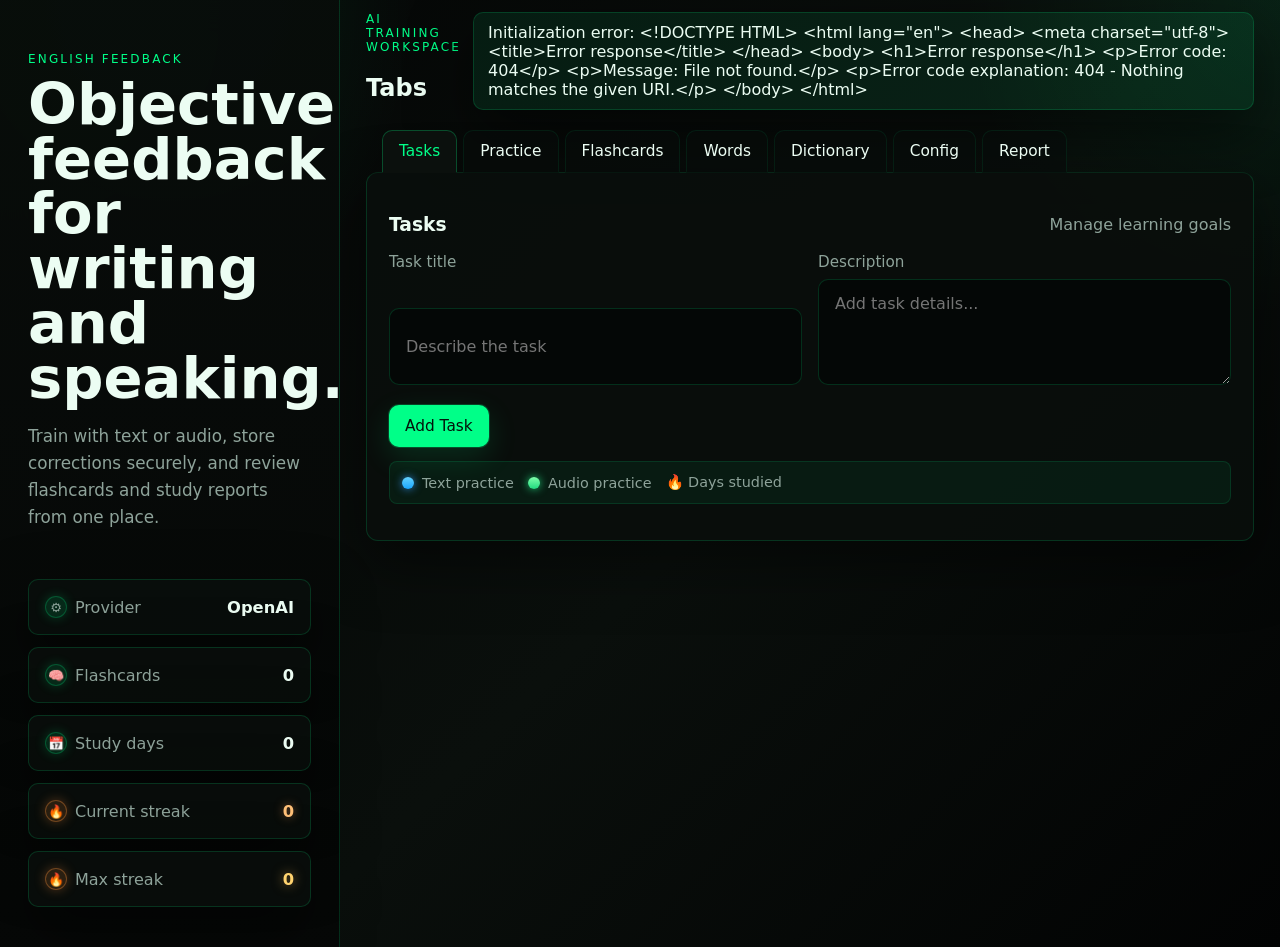
==== commit 9648991b: "feat: add daily words, flashcards, report, tasks, and state management modules - Implemented DailyWo" ====
--- a/frontend/index.html
+++ b/frontend/index.html
@@ -179,8 +179,20 @@
       <section class="panel" id="dictionaryPanel">
         <div class="section-head">
           <h3>Dictionary</h3>
-          <span class="hint">Words, meanings, and examples</span>
-        </div>
+          <span class="hint">Alphabetical word list</span>
+        </div>
+        <div class="dictionary-search">
+          <label class="field dictionary-search-input">
+            <span>Search a word</span>
+            <input id="dictionarySearchInput" type="search" placeholder="Type an English word" autocomplete="off" />
+          </label>
+          <div class="dictionary-search-actions">
+            <button id="dictionarySearchBtn" class="secondary" type="button">Search</button>
+            <button id="dictionarySearchClearBtn" class="secondary" type="button">Clear</button>
+          </div>
+        </div>
+        <p id="dictionarySearchHint" class="daily-words-info">Search a word from your dictionary or look up a new English word.</p>
+        <div class="dictionary-alphabet-tabs" id="dictionaryAlphabetTabs"></div>
         <div id="dailyWordsDictionary" class="daily-words-list">No daily words history yet.</div>
       </section>
 
@@ -286,7 +298,35 @@
       <div id="modalContent" class="modal-content"></div>
     </div>
   </div>
-  <script src="https://cdn.plot.ly/plotly-latest.min.js"></script>
-  <script src="app.js?v=20260508-2"></script>
+  <div id="dictionaryWordModal" class="modal hidden" role="dialog" aria-modal="true" aria-hidden="true">
+    <div class="modal-backdrop" id="dictionaryWordBackdrop"></div>
+    <div class="modal-panel">
+      <div class="modal-header">
+        <strong id="dictionaryWordTitle">Word</strong>
+        <button id="dictionaryWordCloseBtn" class="secondary compact">Close</button>
+      </div>
+      <div id="dictionaryWordContent" class="modal-content"></div>
+    </div>
+  </div>
+  <script src="https://cdn.plot.ly/plotly-2.35.2.min.js"></script>
+  
+  <!-- Modular Architecture: Load in dependency order -->
+  <!-- 1. Utils (no dependencies) -->
+  <script src="modules/utils.js?v=20260512"></script>
+  
+  <!-- 2. State Management (no dependencies) -->
+  <script src="modules/state.js?v=20260512"></script>
+  
+  <!-- 3. API Layer (no dependencies) -->
+  <script src="modules/api.js?v=20260512"></script>
+  
+  <!-- 4. Feature Renderers (depend on Utils, State, API) -->
+  <script src="modules/renderers/tasks.js?v=20260512"></script>
+  <script src="modules/renderers/flashcards.js?v=20260512"></script>
+  <script src="modules/renderers/report.js?v=20260512"></script>
+  <script src="modules/renderers/daily-words.js?v=20260512"></script>
+  
+  <!-- 5. Main Application (depends on all modules) -->
+  <script src="app.js?v=20260512"></script>
 </body>
 </html>
--- a/frontend/styles.css
+++ b/frontend/styles.css
@@ -469,8 +469,91 @@
 
 .daily-words-list {
   display: grid;
+  grid-template-columns: 1fr;
   gap: 14px;
   margin-top: 12px;
+}
+
+@media (min-width: 1000px) {
+  .daily-words-list {
+    grid-template-columns: repeat(2, 1fr);
+  }
+}
+
+@media (min-width: 1400px) {
+  .daily-words-list {
+    grid-template-columns: repeat(3, 1fr);
+  }
+}
+
+.dictionary-alphabet-tabs {
+  display: flex;
+  flex-wrap: wrap;
+  gap: 8px;
+  margin-bottom: 16px;
+  padding: 12px 0;
+  border-bottom: 1px solid var(--line);
+}
+
+.dictionary-search {
+  display: grid;
+  grid-template-columns: minmax(0, 1fr) auto;
+  gap: 12px;
+  align-items: end;
+  margin-top: 10px;
+}
+
+.dictionary-search .field {
+  margin-bottom: 0;
+}
+
+.dictionary-search-actions {
+  display: flex;
+  flex-wrap: wrap;
+  gap: 10px;
+}
+
+.dictionary-search-result {
+  display: grid;
+  gap: 12px;
+}
+
+.dictionary-search-result-head {
+  display: flex;
+  justify-content: space-between;
+  gap: 12px;
+  align-items: center;
+  padding: 4px 2px 0;
+}
+
+.dictionary-search-result-head strong {
+  font-size: 1.05rem;
+}
+
+.dictionary-letter-tab {
+  display: inline-block;
+  padding: 6px 12px;
+  border-radius: 8px;
+  background: rgba(0, 255, 136, 0.08);
+  border: 1px solid rgba(0, 255, 136, 0.16);
+  color: var(--ink);
+  font-size: 0.9rem;
+  font-weight: 600;
+  cursor: pointer;
+  text-transform: uppercase;
+  letter-spacing: 0.06em;
+  transition: all 0.2s ease;
+}
+
+.dictionary-letter-tab:hover {
+  background: rgba(0, 255, 136, 0.14);
+  border-color: rgba(0, 255, 136, 0.34);
+}
+
+.dictionary-letter-tab.active {
+  background: rgba(0, 255, 136, 0.28);
+  border-color: rgba(0, 255, 136, 0.6);
+  color: #5bf2a5;
 }
 
 .daily-words-info {
@@ -566,6 +649,79 @@
 .daily-word-card textarea:focus {
   border-color: rgba(0, 255, 136, 0.5);
   box-shadow: 0 0 0 3px rgba(0, 255, 136, 0.12);
+}
+
+.dictionary-row {
+  width: 100%;
+  display: flex;
+  justify-content: space-between;
+  gap: 18px;
+  align-items: baseline;
+  text-align: left;
+  padding: 12px 16px;
+  border-radius: 12px;
+  background: linear-gradient(180deg, rgba(8, 12, 10, 0.98), rgba(6, 9, 7, 0.96));
+  border: 1px solid rgba(0, 255, 136, 0.12);
+  border-left: 3px solid rgba(0, 255, 136, 0.28);
+  color: var(--ink);
+  cursor: pointer;
+  box-shadow: 0 10px 24px rgba(0, 0, 0, 0.26);
+  appearance: none;
+  -webkit-appearance: none;
+  font-size: 0.95rem;
+}
+
+.dictionary-row:hover {
+  border-color: rgba(0, 255, 136, 0.34);
+  border-left-color: rgba(0, 255, 136, 0.7);
+  transform: translateY(-1px);
+  background: linear-gradient(180deg, rgba(10, 16, 12, 1), rgba(6, 10, 7, 0.98));
+}
+
+.dictionary-row-word {
+  font-weight: 700;
+  text-transform: lowercase;
+  letter-spacing: 0.01em;
+  min-width: 180px;
+}
+
+.dictionary-row-meaning {
+  color: var(--muted);
+  text-align: left;
+  overflow-wrap: anywhere;
+  flex: 1;
+}
+
+.dictionary-row::after {
+  content: 'Open';
+  color: rgba(142, 163, 154, 0.78);
+  font-size: 0.75rem;
+  text-transform: uppercase;
+  letter-spacing: 0.12em;
+  align-self: center;
+}
+
+.dictionary-modal-word {
+  font-size: 1.6rem;
+  font-weight: 700;
+  margin-bottom: 10px;
+  text-transform: lowercase;
+}
+
+#dictionaryWordContent {
+  display: grid;
+  gap: 12px;
+  color: var(--ink);
+}
+
+#dictionaryWordContent p {
+  margin: 0;
+  line-height: 1.6;
+  color: var(--muted);
+}
+
+#dictionaryWordContent strong {
+  color: var(--ink);
 }
 
 @keyframes emptyPulse {
@@ -769,7 +925,19 @@
   display: flex;
   flex-direction: column;
   justify-content: space-between;
-}
+  position: relative;
+}
+
+.calendar-cell.is-today {
+  border: 2px solid rgba(0, 255, 136, 0.6);
+  background: rgba(0, 255, 136, 0.08);
+  box-shadow: 0 0 16px rgba(0, 255, 136, 0.2);
+}
+
+.calendar-cell.is-today strong {
+  color: #5bf2a5;
+}
+
 .calendar-cell.has-study::after {
   content: '';
   width: 10px;
